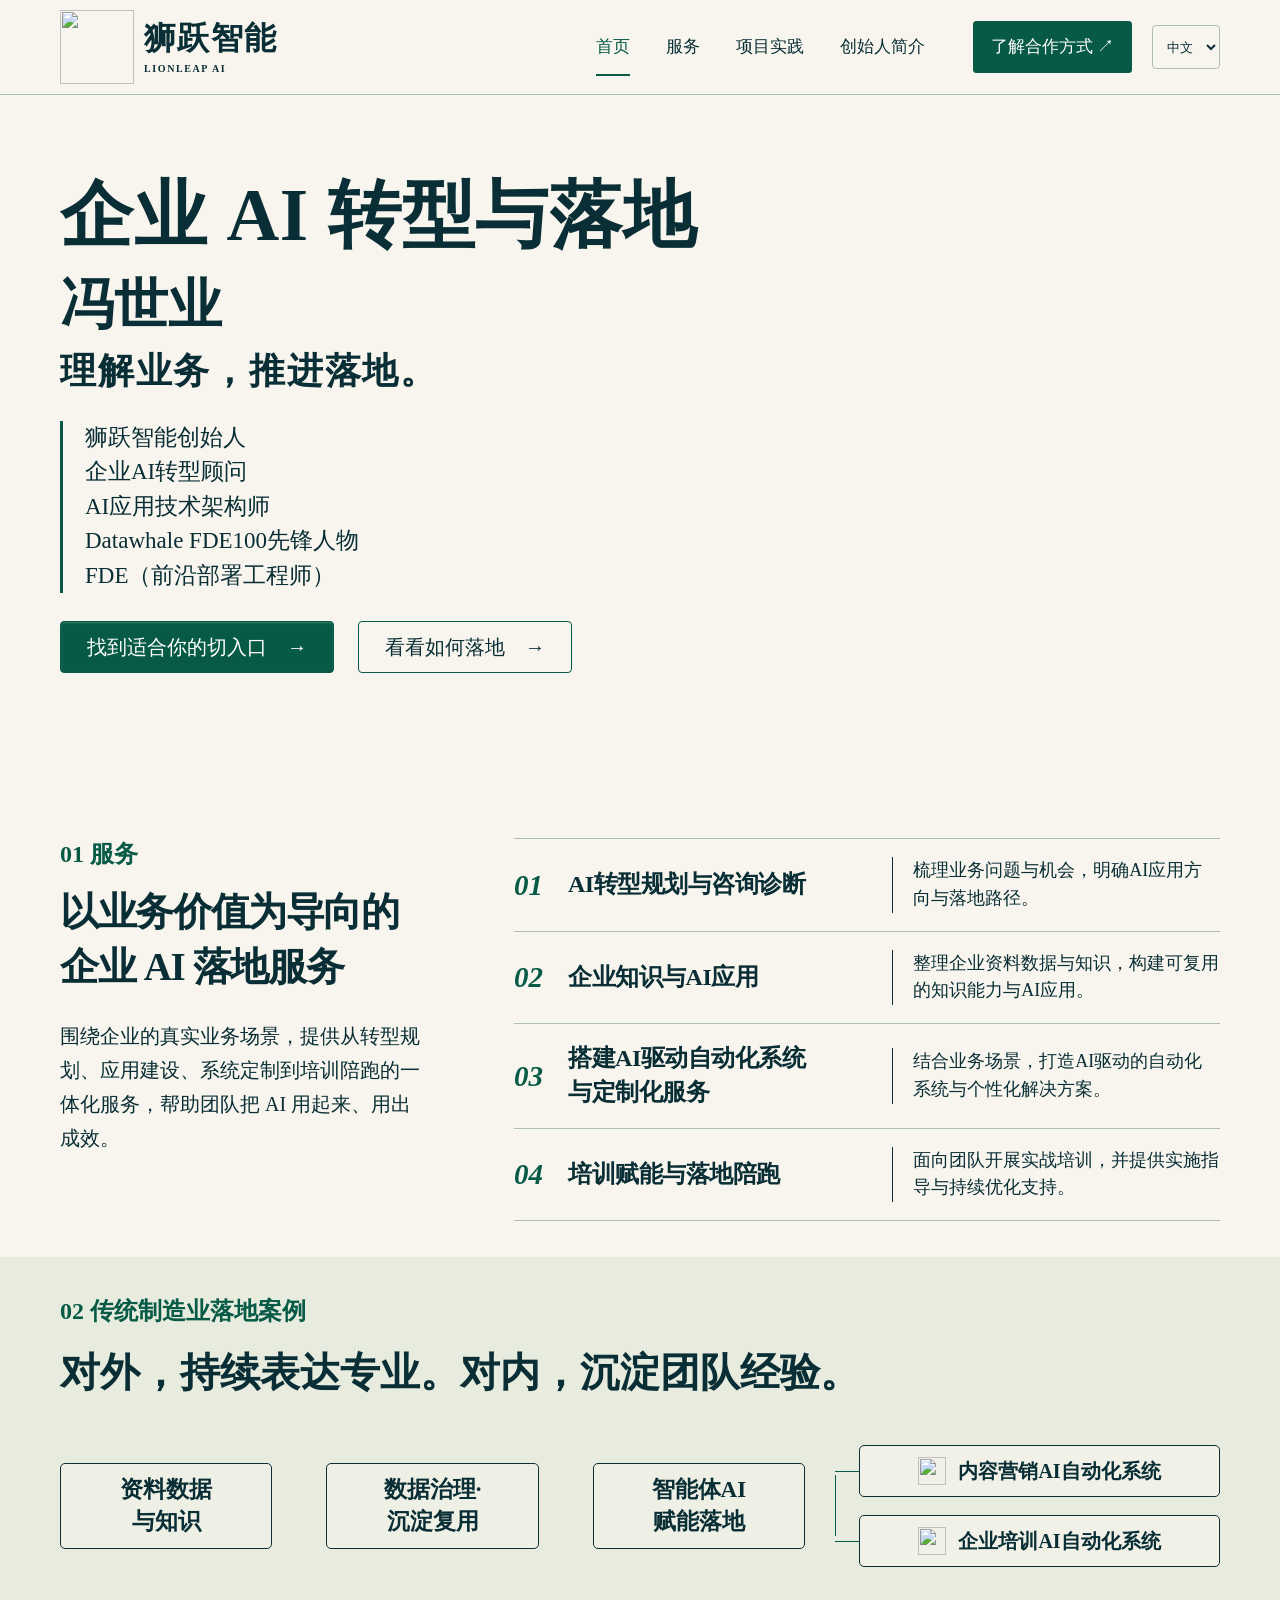
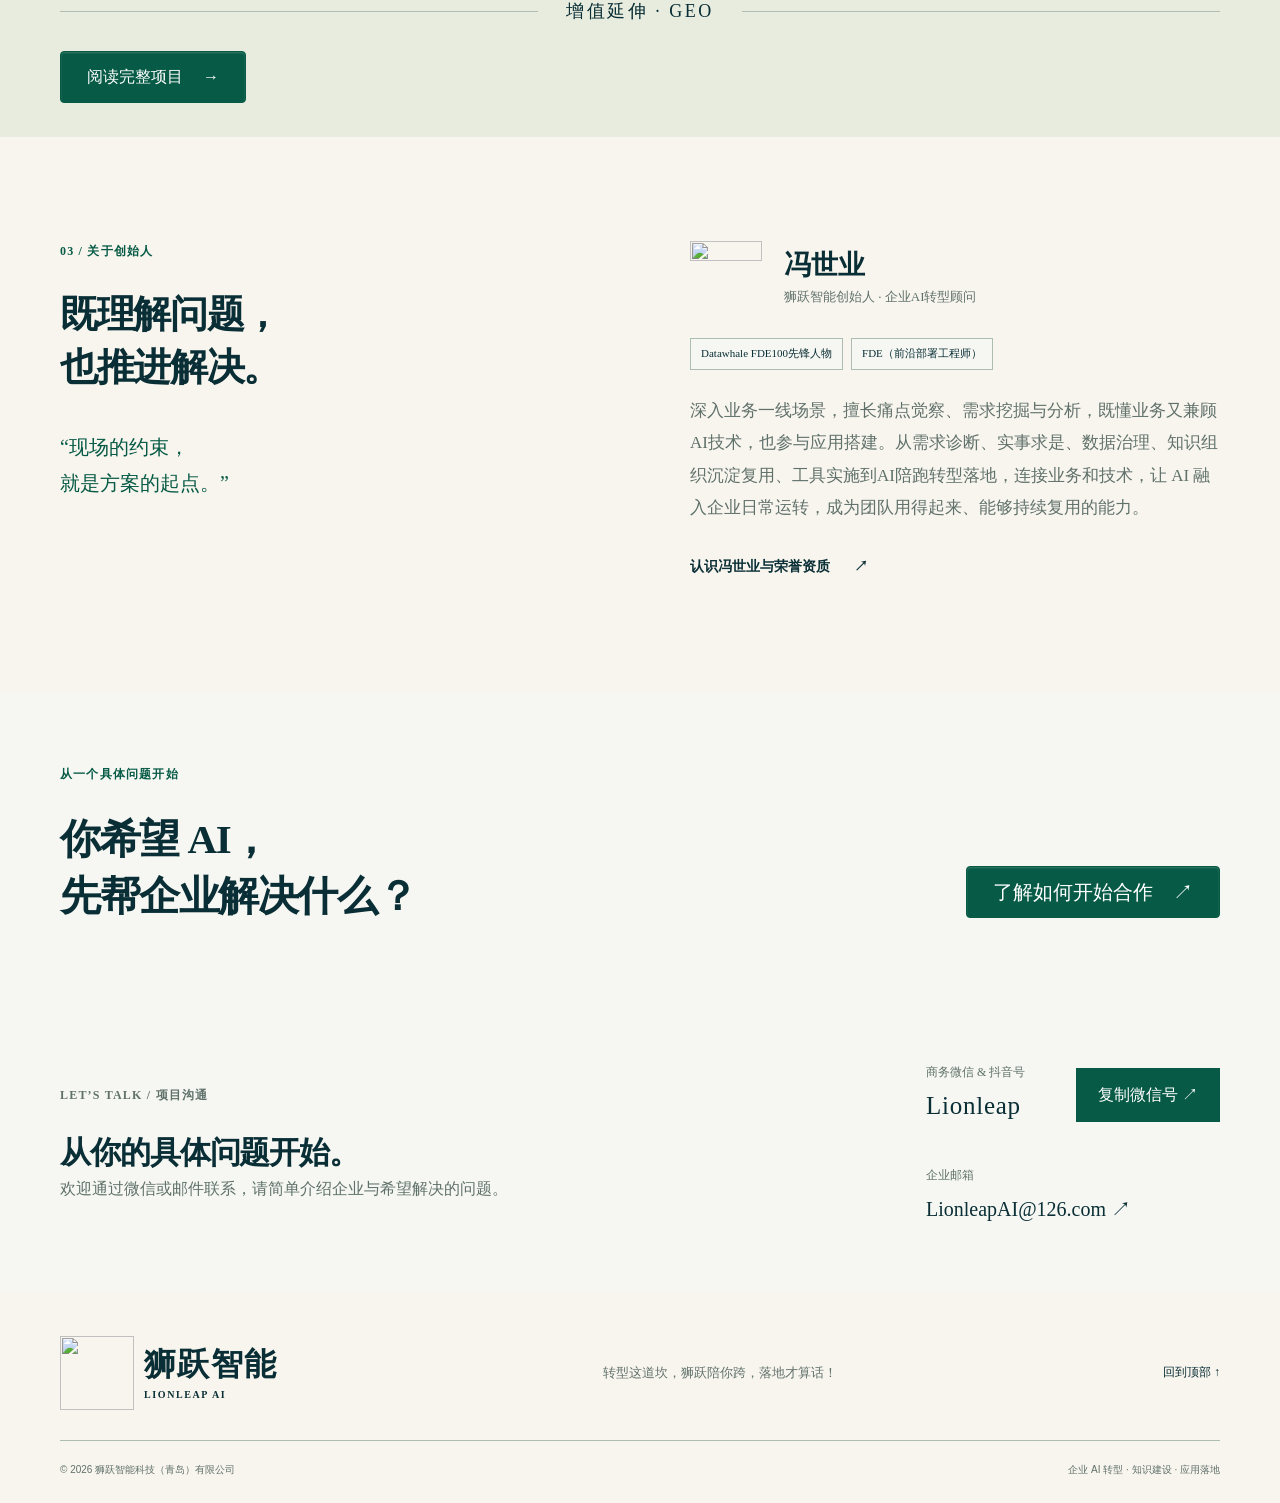
==== index.html @ 4eef3f9c "Publish bilingual Lionleap AI website" ====
<!doctype html><html lang="zh-CN"><head><meta charset="utf-8"><meta name="viewport" content="width=device-width, initial-scale=1"><meta name="description" content="狮跃智能从业务问题出发，提供企业 AI 诊断、知识建设、应用实施、GEO 与培训陪跑。创始人冯世业推进从需求到交付的全过程。"><meta name="theme-color" content="#f8f5ee"><title>让 AI 真正落地｜狮跃智能 Lionleap AI</title><link rel="icon" type="image/png" href="assets/brand-symbol.png"><link rel="stylesheet" href="styles.css?v=reference-7"><link rel="stylesheet" href="editorial-home.css?v=reference-7"><link rel="stylesheet" href="language.css?v=1"><script defer src="i18n.js?v=2"></script><script defer src="script.js?v=bilingual-1"></script></head><body id="top" class="editorial-home"><a class="skip-link" href="#main">跳转到正文</a><header class="site-header"><div class="container header-inner"><a class="brand" href="index.html" aria-label="狮跃智能首页"><img src="assets/brand-symbol.png" width="52" height="52" alt=""><span>狮跃智能<small>LIONLEAP AI</small></span></a><div class="header-controls"><label class="language-switch"><span class="language-label">Language / 语言</span><select id="site-language" aria-label="Language / 语言"><option value="zh-CN">中文</option><option value="en">EN</option></select></label><button class="menu-toggle" aria-label="打开导航" aria-expanded="false" aria-controls="main-nav"><span></span><span></span></button></div><nav id="main-nav" aria-label="主导航"><a href="index.html" aria-current="page">首页</a><a href="services.html">服务</a><a href="case.html">项目实践</a><a href="about.html">创始人简介</a><a class="nav-cta" href="services.html#process">了解合作方式 <span aria-hidden="true">↗</span></a></nav></div></header><main id="main">
<section class="editorial-hero" aria-labelledby="founder-name">
<img class="editorial-hero-image" src="assets/hero-editorial.png" width="1536" height="1024" alt="冯世业，狮跃智能创始人" fetchpriority="high">
<div class="container editorial-hero-inner"><div class="editorial-hero-copy">
<h1 id="founder-name">企业 AI 转型与落地</h1><p class="editorial-founder-name">冯世业</p><h2>理解业务，<em>推进落地。</em></h2>
<ul class="editorial-titles"><li>狮跃智能创始人</li><li>企业AI转型顾问</li><li>AI应用技术架构师</li><li>Datawhale FDE100先锋人物</li><li>FDE（前沿部署工程师）</li></ul>
<div class="actions"><a class="button primary" href="services.html">找到适合你的切入口 <span aria-hidden="true">→</span></a><a class="button secondary" href="case.html">看看如何落地 <span aria-hidden="true">→</span></a></div>
</div></div></section>
<section class="editorial-services" aria-labelledby="services-title"><div class="container editorial-services-grid"><div class="editorial-section-label"><p class="editorial-section-number">01 服务</p><h2 id="services-title">以业务价值为导向的<br>企业 AI 落地服务</h2><p class="service-section-intro">围绕企业的真实业务场景，提供从转型规划、应用建设、系统定制到培训陪跑的一体化服务，帮助团队把 AI 用起来、用出成效。</p></div><div class="editorial-service-list">
<a href="services.html#diagnosis"><span class="service-index">01</span><h3>AI转型规划与咨询诊断</h3><p>梳理业务问题与机会，明确AI应用方向与落地路径。</p></a>
<a href="services.html#knowledge"><span class="service-index">02</span><h3>企业知识与AI应用</h3><p>整理企业资料数据与知识，构建可复用的知识能力与AI应用。</p></a>
<a href="services.html#geo"><span class="service-index">03</span><h3>搭建AI驱动自动化系统<span>与定制化服务</span></h3><p>结合业务场景，打造AI驱动的自动化系统与个性化解决方案。</p></a>
<a href="services.html#training"><span class="service-index">04</span><h3>培训赋能与落地陪跑</h3><p>面向团队开展实战培训，并提供实施指导与持续优化支持。</p></a>
</div></div></section>
<section class="editorial-case" aria-labelledby="featured-case-title"><div class="container"><p class="editorial-case-kicker">02 传统制造业落地案例</p><h2 id="featured-case-title">对外，持续表达专业。对内，沉淀团队经验。</h2>
<ol class="editorial-flow" aria-label="从企业知识到两套AI自动化系统"><li>资料数据<br>与知识</li><li>数据治理·<br>沉淀复用</li><li class="flow-agent">智能体AI<br>赋能落地</li><li class="flow-outputs"><span><img src="assets/icons/square-pen.svg" alt="" width="28" height="28">内容营销AI自动化系统</span><span><img src="assets/icons/graduation-cap.svg" alt="" width="28" height="28">企业培训AI自动化系统</span></li></ol>
<p class="editorial-case-extra">增值延伸 · GEO</p><a class="button primary" href="case.html">阅读完整项目 <span aria-hidden="true">→</span></a></div></section>
<section class="section founder-section"><div class="container founder-grid"><div class="founder-statement"><p class="eyebrow">03 / 关于创始人</p><h2>既理解问题，<br>也推进解决。</h2><p class="statement-line">“现场的约束，<br>就是方案的起点。”</p></div><div class="founder-copy"><div class="person-heading"><img class="founder-thumbnail" src="assets/founder-thumbnail.jpg" alt="" width="72" height="72" loading="lazy" decoding="async"><div><h3>冯世业</h3><p>狮跃智能创始人 · 企业AI转型顾问</p></div></div><div class="credentials"><span>Datawhale FDE100先锋人物</span><span>FDE（前沿部署工程师）</span></div><p>深入业务一线场景，擅长痛点觉察、需求挖掘与分析，既懂业务又兼顾AI技术，也参与应用搭建。从需求诊断、实事求是、数据治理、知识组织沉淀复用、工具实施到AI陪跑转型落地，连接业务和技术，让 AI 融入企业日常运转，成为团队用得起来、能够持续复用的能力。</p><a class="text-link" href="about.html">认识冯世业与荣誉资质<span aria-hidden="true">↗</span></a></div></div></section>
<section class="closing-section"><div class="container closing-inner"><p class="eyebrow">从一个具体问题开始</p><h2>你希望 AI，<br>先帮企业解决什么？</h2><a class="button primary" href="services.html#process">了解如何开始合作<span aria-hidden="true">↗</span></a></div></section><section class="contact-section" id="contact"><div class="container contact-inner"><div><p class="eyebrow">LET’S TALK / 项目沟通</p><h2>从你的具体问题开始。</h2><p>欢迎通过微信或邮件联系，请简单介绍企业与希望解决的问题。</p></div><div><div class="contact-actions"><div class="contact-id-wrap"><span class="wechat-label">商务微信 &amp; 抖音号</span><span class="wechat-id">Lionleap</span></div><button class="copy-wechat" type="button">复制微信号 ↗</button></div><p class="copy-status" role="status" aria-live="polite"></p><div class="contact-email"><span class="wechat-label">企业邮箱</span><a href="mailto:LionleapAI@126.com">LionleapAI@126.com <span aria-hidden="true">↗</span></a></div></div></div></section></main><footer class="site-footer"><div class="container"><div class="footer-top"><a class="brand" href="index.html"><img src="assets/brand-symbol.png" width="48" height="48" alt=""><span>狮跃智能<small>LIONLEAP AI</small></span></a><p>转型这道坎，狮跃陪你跨，落地才算话！</p><a href="#top" class="back-top">回到顶部 ↑</a></div><div class="footer-bottom"><span>© 2026 狮跃智能科技（青岛）有限公司</span><span>企业 AI 转型 · 知识建设 · 应用落地</span></div></div></footer></body></html>
---- styles.css ----
:root{--ink:#102f35;--green:#176447;--muted:#60716b;--sage:#eaf0e9;--cream:#f6f7f2;--line:#dce4dd;--white:#fff}*{box-sizing:border-box}html{scroll-behavior:smooth;scroll-padding-top:110px}body{margin:0;color:var(--ink);background:#fff;font-family:-apple-system,BlinkMacSystemFont,"PingFang SC","Microsoft YaHei",sans-serif;line-height:1.8;-webkit-font-smoothing:antialiased}a{color:inherit;text-decoration:none}button{font:inherit}img{display:block;max-width:100%;height:auto}h1,h2,h3,p{margin:0}h1,h2,h3{font-weight:600;line-height:1.4}h1{font-size:60px;letter-spacing:-.045em}h2{font-size:38px;letter-spacing:-.035em}h3{font-size:21px}em{font-style:normal;color:var(--green)}p{color:var(--muted)}.container{width:calc(100% - 96px);max-width:1200px;margin:auto}.section{padding:104px 0}.eyebrow{font-size:12px;letter-spacing:.1em;color:var(--green);font-weight:600;margin-bottom:25px}.status-dot{display:inline-block;width:7px;height:7px;border-radius:50%;background:var(--green);margin-right:10px;vertical-align:middle}.site-header{position:sticky;top:0;background:rgba(255,255,255,.97);border-bottom:1px solid var(--line);z-index:20}.header-inner{height:90px;display:flex;align-items:center;justify-content:space-between}.brand{display:flex;align-items:center;gap:10px;flex-shrink:0}.brand img{width:45px;height:45px;object-fit:contain}.brand>span{font-size:23px;line-height:1.15;font-weight:750;letter-spacing:.04em}.brand small{display:block;font-size:10px;letter-spacing:.16em;margin-top:6px}.site-header nav{display:flex;gap:32px;align-items:center;font-size:14px}.site-header nav>a{padding:12px 0}.site-header nav>a[aria-current]{color:var(--green);box-shadow:0 2px var(--green)}.site-header nav .nav-cta{border:1px solid var(--line);padding:10px 17px;margin-left:12px}.menu-toggle{display:none}.skip-link{position:fixed;top:-100px;left:15px;background:white;padding:12px;z-index:30}.skip-link:focus{top:10px}a:focus-visible,button:focus-visible,summary:focus-visible{outline:3px solid #258363;outline-offset:5px}.home-hero{padding:52px 0 62px}.hero-grid{display:grid;grid-template-columns:1.1fr 1fr;gap:65px;align-items:center}.hero-copy{padding:20px 0}.hero-description{font-size:17px;margin-top:27px;line-height:1.95}.actions{display:flex;align-items:center;gap:26px;margin-top:34px;flex-wrap:wrap}.button{display:inline-flex;align-items:center;justify-content:center;gap:25px;padding:16px 23px;min-height:54px;font-size:14px;font-weight:500}.button.primary,.button.dark{background:var(--green);color:white}.button.dark{background:var(--ink)}.button:hover{background:#0d4b35}.text-link{display:inline-flex;align-items:center;gap:24px;font-size:14px;font-weight:600;min-height:44px}.text-link:hover{color:var(--green)}.hero-bottom{display:flex;align-items:center;gap:16px;margin-top:53px;font-size:12px}.hero-bottom strong{font-weight:500;color:var(--ink)}.mini-line{height:1px;width:40px;background:var(--green)}.hero-portrait{position:relative;background:var(--sage);padding-left:30px;max-width:500px}.hero-portrait .portrait{width:100%;height:525px;object-fit:cover;object-position:center 35%}.portrait-rail{position:absolute;left:0;top:0;width:30px;height:100%;display:flex;align-items:center;justify-content:space-between;writing-mode:vertical-rl;padding:15px 0;font-size:9px;letter-spacing:.12em}.portrait-caption{position:absolute;bottom:18px;left:48px;right:18px;background:rgba(255,255,255,.82);backdrop-filter:blur(8px);-webkit-backdrop-filter:blur(8px);display:flex;justify-content:space-between;align-items:center;padding:19px 22px}.portrait-caption strong{display:block;font-size:20px;letter-spacing:.06em}.portrait-caption div>span{font-size:11px;color:var(--muted);display:block;margin-top:4px}.principles-strip{border-block:1px solid var(--line);background:var(--cream)}.principles-inner{display:flex;justify-content:space-between;padding:24px 0;font-size:14px;letter-spacing:.08em}.principles-inner span+span{border-left:1px solid #cdd7ce;padding-left:11%}.split-section{display:grid;grid-template-columns:.85fr 1.2fr;gap:90px}.section-intro>p:not(.eyebrow){margin:25px 0}.service-row{display:flex;gap:24px;align-items:flex-start;padding:26px 0;border-top:1px solid var(--line)}.service-row:last-child{border-bottom:1px solid var(--line)}.service-row .row-number{font-size:11px;color:var(--green);margin-top:6px}.service-row>span:last-child{margin-left:auto;font-size:22px}.service-row h3{font-size:20px}.service-row p{font-size:14px;margin-top:7px}.service-row:hover{color:var(--green)}.case-feature{background:var(--sage);padding:88px 0}.case-feature-grid{display:grid;grid-template-columns:1fr 1.1fr;align-items:center;gap:90px}.tags{display:flex;gap:9px;margin-bottom:20px}.tags span{font-size:11px;border:1px solid #bccfc1;padding:3px 10px;color:var(--green)}.case-copy>p:not(.eyebrow){margin:24px 0;max-width:360px}.knowledge-flow{background:#f8faf5;border:1px solid #ccd9cc;padding:30px;color:var(--ink)}.flow-topline{display:flex;justify-content:space-between;gap:10px;font-size:9px;letter-spacing:.08em;color:var(--muted);margin-bottom:35px}.source-docs,.flow-outputs{display:flex;gap:10px}.source-docs span,.flow-outputs span{flex:1;text-align:center;font-size:12px;padding:13px 5px;border:1px solid #d6dfd3;background:white}.source-docs span{box-shadow:3px 3px 0 #e8eddf}.flow-connector{text-align:center;font-size:22px;color:#74917a;padding:8px}.knowledge-core{border:1px solid #aac3ac;display:flex;align-items:center;gap:17px;background:#e5eedf;padding:20px}.knowledge-core strong{font-size:17px}.knowledge-core small{display:block;font-size:11px;color:var(--muted);margin-top:3px}.core-dot{width:25px;height:25px;background:var(--green);border:6px solid #bad1b7;border-radius:50%}.core-check{margin-left:auto;color:var(--green);font-size:22px}.flow-footnote{font-size:10px;margin-top:28px;color:var(--muted);text-align:center}.founder-grid{display:grid;grid-template-columns:1fr 1fr;gap:100px}.statement-line{font-size:20px;margin-top:35px;color:var(--green);line-height:1.8}.person-heading{display:flex;gap:22px;align-items:center;margin-bottom:25px}.person-heading h3{font-size:27px}.person-heading p{font-size:13px}.serif-number{font-family:Georgia,serif;font-size:68px;line-height:1;color:#8ca88f}.credentials{display:flex;gap:8px;flex-wrap:wrap;margin:20px 0 25px}.credentials span{font-size:11px;background:var(--cream);border:1px solid var(--line);padding:5px 10px}.founder-copy>p{margin-bottom:20px;font-size:15px}.closing-section{background:var(--cream);padding:72px 0}.closing-inner{position:relative}.closing-inner h2{font-size:41px}.closing-inner>.button{position:absolute;right:0;bottom:8px}.site-footer{padding:45px 0 24px}.footer-top,.footer-bottom{display:flex;align-items:center;justify-content:space-between;gap:25px}.footer-top>p{font-size:13px}.back-top{font-size:12px;min-height:44px;display:flex;align-items:center}.footer-bottom{border-top:1px solid var(--line);margin-top:30px;padding-top:20px;font-size:10px;color:var(--muted)}.page-hero{padding-top:70px;padding-bottom:64px}.page-hero h1{font-size:54px}.page-hero-bottom{display:flex;justify-content:space-between;align-items:flex-end;margin-top:28px}.page-hero-bottom p{font-size:16px}.circle-link{border:1px solid var(--line);border-radius:50%;width:52px;height:52px;display:grid;place-items:center}.service-detail{display:grid;grid-template-columns:45px 1.1fr 1fr;gap:35px;border-top:1px solid var(--line);padding:54px 0}.detail-number{font-size:12px;color:var(--green);padding-top:4px}.service-detail .eyebrow{margin-bottom:16px}.service-detail h2{font-size:28px}.service-detail-copy>p:last-child{margin-top:20px;font-size:14px;max-width:420px}.scope-list{border-left:1px solid var(--line);padding-left:38px}.scope-list h3{font-size:13px}.scope-list ul{padding-left:17px;font-size:13px;color:var(--muted);line-height:2.3}.process-section{background:var(--sage);margin-top:30px}.section-title-row{display:flex;justify-content:space-between;gap:40px;align-items:flex-end}.section-title-row>p{font-size:14px}.process-grid{display:grid;grid-template-columns:repeat(4,1fr);gap:30px;margin-top:50px}.process-grid article{border-top:1px solid #b6c9b8;padding-top:23px}.process-grid article>span{font-size:12px;color:var(--green)}.process-grid h3{font-size:20px;margin:16px 0}.process-grid p{font-size:14px}.conversation-note{display:flex;gap:24px;background:#fff9;padding:25px 30px;margin-top:45px}.note-mark{font-size:26px}.conversation-note h3{font-size:17px}.conversation-note p{font-size:13px;margin-top:6px}.faq-section{display:grid;grid-template-columns:.8fr 1.2fr;gap:80px}.faq-list details{border-top:1px solid var(--line)}.faq-list details:last-child{border-bottom:1px solid var(--line)}summary{cursor:pointer;display:flex;align-items:center;justify-content:space-between;gap:20px;padding:23px 0;list-style:none;font-size:15px}summary::-webkit-details-marker{display:none}summary>span{font-size:23px;font-weight:300}details[open] summary>span{transform:rotate(45deg)}details>p{font-size:14px;padding:0 22px 25px 0}.related-section{padding:55px 0;background:var(--cream)}.related-inner{display:flex;justify-content:space-between;align-items:center;gap:30px}.related-inner h2{font-size:30px}.related-inner .eyebrow{margin-bottom:15px}.about-hero{padding-top:65px;padding-bottom:85px;display:grid;grid-template-columns:.9fr 1.1fr;gap:95px;align-items:center}.about-photo{background:var(--sage)}.about-photo img{width:100%;max-height:640px;object-fit:cover}.about-photo>span{display:block;padding:13px 20px;font-size:9px;letter-spacing:.18em}.about-intro h1{font-size:52px}.about-intro h1>span{display:block;font-size:34px;margin-top:16px}.primary-roles{font-size:17px;color:var(--ink);margin-top:25px}.about-lead{font-size:15px;line-height:2;margin-bottom:22px}.belief-section{background:var(--sage)}.belief-grid{display:grid;grid-template-columns:1fr 1fr;gap:90px}.belief-grid p{margin-bottom:22px}.belief-grid>div>h2{margin-bottom:24px}.belief-grid>div>p{font-size:16px;line-height:1.9}.belief-grid>div>p:last-child{margin-bottom:0}.capability-grid{display:grid;grid-template-columns:repeat(2,1fr);gap:35px 65px;margin-top:48px}.capability-grid article{border-top:1px solid var(--line);padding-top:25px}.capability-grid article>span{font-size:12px;color:var(--green)}.capability-grid h3{margin:12px 0}.capability-grid p{font-size:14px}.personal-case{background:var(--cream)}.case-hero{padding-top:55px;padding-bottom:55px}.breadcrumbs{font-size:11px;color:var(--muted);margin-bottom:28px}.case-hero h1{font-size:53px}.case-hero>p{max-width:700px;margin-top:24px}.case-meta{display:grid;grid-template-columns:repeat(3,1fr);gap:30px;border-top:1px solid var(--line);padding-top:26px;margin-top:37px}.case-meta dt{font-size:11px;color:var(--muted);margin-bottom:8px}.case-meta dd{margin:0;font-size:14px}.case-visual{background:var(--sage);padding:60px 0}.case-visual-inner{display:grid;grid-template-columns:.8fr 1.2fr;gap:90px;align-items:center}.case-visual h2{font-size:32px}.case-visual p{margin-top:20px;font-size:14px}.case-layout{display:grid;grid-template-columns:190px 1fr;gap:80px;padding-top:80px;padding-bottom:85px}.case-toc{position:sticky;top:125px;align-self:start;font-size:13px}.case-toc p{font-size:10px;letter-spacing:.1em;margin-bottom:20px}.case-toc a{display:block;min-height:44px;padding:8px 0}.case-article{max-width:820px}.case-article section{margin-bottom:65px;scroll-margin-top:120px}.case-article h2{font-size:30px;margin-bottom:24px}.case-article h3{font-size:19px;margin:28px 0 12px}.case-article p{font-size:15px;margin-bottom:20px;line-height:2}.case-article ul,.case-article ol{padding-left:22px;color:var(--muted);font-size:14px;line-height:2}.implementation-list{list-style:none;counter-reset:steps;padding-left:0!important}.implementation-list>li{border-top:1px solid var(--line);padding:23px 0;counter-increment:steps}.implementation-list h3{margin-top:0}.implementation-list h3:before{content:counter(steps,decimal-leading-zero) ' / ';font-size:12px;color:var(--green)}.delivery-grid{display:grid;grid-template-columns:repeat(3,1fr);gap:18px}.delivery-grid article{background:var(--cream);padding:22px}.delivery-grid h3{margin-top:0;font-size:17px}.delivery-grid p{font-size:13px;margin-bottom:0}.case-note{padding:20px 24px;border-left:2px solid var(--green);background:var(--cream)}.case-author{display:flex;gap:20px;align-items:center;border-top:1px solid var(--line);padding-top:28px}.case-author img{width:62px;height:72px;object-fit:cover;object-position:top}.case-author h3{margin:0;font-size:17px}.case-author p{font-size:12px;margin:4px 0}.contact-section{padding:64px 0;background:var(--ink);color:white}.contact-inner{display:flex;align-items:center;justify-content:space-between;gap:30px}.contact-section .eyebrow,.contact-section p{color:#bbd2c4}.contact-section h2{font-size:31px}.contact-actions{display:flex;align-items:center;gap:20px}.wechat-label{font-size:12px;display:block;color:#bbd2c4}.wechat-id{font-size:25px;letter-spacing:.03em}.copy-wechat{background:white;color:var(--ink);border:0;padding:13px 22px;cursor:pointer;min-height:48px}.copy-status{font-size:12px;min-height:20px;color:#bbd2c4;margin-top:5px}.contact-id-wrap{min-width:130px}
@media(min-width:1500px){.hero-grid{gap:110px}.home-hero{padding:65px 0 75px}}
@media(max-width:1100px){.container{width:calc(100% - 64px)}.site-header nav{gap:22px}.site-header nav .nav-cta{margin-left:0}.hero-grid{gap:35px}h1{font-size:48px}.hero-portrait .portrait{height:490px}.actions{gap:16px}.hero-bottom{margin-top:35px}.case-feature-grid,.founder-grid,.split-section,.about-hero,.belief-grid,.case-visual-inner{gap:50px}.about-intro h1{font-size:44px}.case-layout{gap:45px;grid-template-columns:150px 1fr}.delivery-grid{grid-template-columns:1fr}.principles-inner span+span{padding-left:7%}}
@media(max-width:800px){.container{width:calc(100% - 40px)}.header-inner{height:73px}.brand>span{font-size:20px}.brand img{width:38px;height:38px}.brand small{font-size:9px}.menu-toggle{display:flex;flex-direction:column;justify-content:center;gap:6px;width:44px;height:44px;border:0;background:transparent;padding:10px}.menu-toggle span{height:1px;background:var(--ink);width:24px}.site-header nav{display:none;position:absolute;top:73px;left:0;right:0;flex-direction:column;align-items:stretch;gap:0;padding:12px 20px 24px;background:#fff;border-bottom:1px solid var(--line)}.site-header nav.is-open{display:flex}.site-header nav>a{padding:14px 0}.site-header nav>a[aria-current]{box-shadow:none}.site-header nav .nav-cta{margin-top:10px;text-align:center}.home-hero{padding:35px 0 40px}.hero-grid{grid-template-columns:1fr;gap:35px}.hero-copy{padding:0}.hero-copy h1{font-size:46px}.hero-description{font-size:15px;margin-top:23px}.eyebrow{margin-bottom:20px}.hero-bottom{display:none}.hero-portrait{width:100%;max-width:none;padding-left:25px}.hero-portrait .portrait{height:430px;object-position:center 28%}.portrait-rail{width:25px}.portrait-caption{left:40px}.principles-inner{padding:20px 0;gap:12px;font-size:11px;letter-spacing:0}.principles-inner span+span{padding-left:13px}.section{padding:65px 0}h2{font-size:32px}.split-section,.case-feature-grid,.founder-grid,.belief-grid,.faq-section,.case-visual-inner{grid-template-columns:1fr;gap:35px}.section-intro>p:not(.eyebrow){margin:20px 0}.service-row{padding:23px 0}.case-feature{padding:60px 0}.case-copy>p:not(.eyebrow){max-width:none;font-size:15px}.statement-line{margin-top:25px}.founder-grid{gap:30px}.closing-section{padding:55px 0}.closing-inner h2{font-size:33px}.closing-inner>.button{position:static;margin-top:28px}.footer-top{flex-wrap:wrap}.footer-top>p{order:3;width:100%;font-size:12px}.footer-bottom{align-items:flex-start;flex-direction:column;gap:6px}.site-footer{padding-top:32px}.page-hero{padding-top:45px;padding-bottom:45px}.page-hero h1,.case-hero h1{font-size:39px}.page-hero-bottom p{font-size:14px}.service-detail{grid-template-columns:28px 1fr;gap:15px;padding:36px 0}.scope-list{grid-column:2;border-left:0;padding-left:0}.service-detail h2{font-size:25px}.service-detail-copy>p:last-child{margin-top:16px}.section-title-row{display:block}.section-title-row>p{margin-top:20px}.process-grid{grid-template-columns:repeat(2,1fr);gap:28px;margin-top:35px}.conversation-note{padding:22px;gap:14px}.conversation-note p{line-height:1.9}.related-inner{display:block}.related-inner .button{margin-top:25px}.related-inner h2{font-size:27px}.about-hero{grid-template-columns:1fr;gap:35px;padding:35px 0 55px}.about-photo{max-width:480px}.about-photo img{max-height:500px;object-position:center 25%}.about-intro h1{font-size:42px}.about-intro h1>span{font-size:31px}.capability-grid{gap:30px}.case-hero{padding-top:35px;padding-bottom:40px}.case-meta{gap:20px;grid-template-columns:1fr}.case-meta>div{display:grid;grid-template-columns:90px 1fr}.case-meta dt{margin-bottom:0}.case-visual{padding:40px 0}.case-layout{grid-template-columns:1fr;padding-top:35px;padding-bottom:45px;gap:30px}.case-toc{position:static;display:flex;gap:15px;overflow:auto;border-bottom:1px solid var(--line);white-space:nowrap}.case-toc p{display:none}.case-toc a{font-size:11px}.case-article section{margin-bottom:45px}.case-article h2{font-size:27px}.contact-inner{display:block}.contact-actions{margin-top:28px}.contact-section h2{font-size:27px}}
@media(max-width:420px){.hero-copy h1{font-size:39px}.actions{gap:12px}.actions .button{padding:14px 18px;font-size:13px;gap:15px}.actions .text-link{font-size:12px;gap:12px}.hero-portrait .portrait{height:365px}.portrait-caption{padding:15px;left:37px;right:12px;bottom:12px}.portrait-caption strong{font-size:18px}.portrait-caption div>span{font-size:10px}.principles-inner{font-size:10px;gap:7px}.principles-inner span+span{padding-left:9px}.knowledge-flow{padding:20px 16px}.flow-topline{font-size:8px}.source-docs span,.flow-outputs span{font-size:11px}.knowledge-core{padding:17px 12px;gap:10px}.knowledge-core strong{font-size:15px}.core-dot{width:22px;height:22px;flex-shrink:0}.capability-grid{grid-template-columns:1fr}.page-hero h1,.case-hero h1{font-size:34px}.page-hero-bottom{gap:15px}.circle-link{flex-shrink:0}.contact-actions{gap:15px}.wechat-id{font-size:23px}}
@media(prefers-reduced-motion:reduce){html{scroll-behavior:auto}*{transition:none!important}}
.case-diagram{background:var(--sage);padding:60px 0}.case-diagram-inner{display:grid;grid-template-columns:.8fr 1.2fr;gap:90px;align-items:center}.case-diagram-inner h2{font-size:32px}.case-diagram-inner>div>p:last-child{margin-top:24px;font-size:14px}.case-body-layout{display:grid;grid-template-columns:190px 1fr;gap:80px;padding-top:80px;padding-bottom:50px}.case-toc nav{display:block}.project-meta{display:grid;grid-template-columns:repeat(3,1fr);gap:30px;border-top:1px solid var(--line);padding-top:26px;margin-top:37px}.project-meta>div{font-size:14px}.project-meta dt,.project-meta span{font-size:11px;color:var(--muted);display:block;margin-bottom:8px}.project-meta dd{margin:0}.case-hero-lead{max-width:750px;margin-top:24px}.case-article blockquote{margin:28px 0;padding:22px 25px;background:var(--sage);font-size:19px;border-left:2px solid var(--green)}.case-article cite{display:block;font-style:normal;font-size:11px;color:var(--muted);margin-top:10px}.role-note{padding:10px 24px;background:var(--cream)}.implementation-list>li{display:flex;gap:25px}.implementation-list>li>span{color:var(--green);font-size:12px;padding-top:3px}.implementation-list h3:before{content:none}.delivery-items{border-top:1px solid var(--line)}.delivery-items article{border-bottom:1px solid var(--line);padding:22px 0}.delivery-items article h3{margin:0 0 10px}.delivery-items article p{margin-bottom:0}.observation-note{font-size:12px!important;margin-top:25px}.case-author span{display:block;font-size:11px;color:var(--muted)}.case-author .text-link{margin-left:auto}.personal-case-inner{display:flex;justify-content:space-between;align-items:center;gap:50px}.large-copy{font-size:20px!important;line-height:1.9!important}
@media(max-width:1100px){.case-body-layout{grid-template-columns:150px 1fr;gap:45px}.case-diagram-inner{gap:50px}}
@media(max-width:800px){.case-diagram-inner{grid-template-columns:1fr;gap:30px}.case-diagram{padding:40px 0}.case-body-layout{grid-template-columns:1fr;gap:25px;padding-top:30px}.case-toc nav{display:flex;gap:16px}.project-meta{grid-template-columns:1fr;gap:15px}.project-meta>div{display:grid;grid-template-columns:85px 1fr}.project-meta span{margin:0}.personal-case-inner{display:block}.personal-case-inner .text-link{margin-top:20px}.case-author{flex-wrap:wrap}.case-author .text-link{margin-left:0}.case-hero-lead{font-size:14px}}
@media(max-width:420px){.process-section h2{font-size:26px}}
/* Case collection and original certificate */
h1,h2{text-wrap:balance}.portfolio-hero{padding:45px 0 65px}.portfolio-hero .eyebrow{margin:28px 0 18px}.portfolio-hero h1{font-size:54px}.portfolio-intro{display:flex;align-items:end;justify-content:space-between;margin-top:24px;gap:30px}.case-accordion{border:0;margin:0;border-top:1px solid var(--line)}.case-accordion>summary{list-style:none;display:flex;align-items:center;gap:30px;cursor:pointer;padding:28px 0;min-height:100px}.case-accordion>summary::-webkit-details-marker{display:none}.case-accordion>summary>span{transform:none!important}.case-index{font-size:12px;color:var(--green);align-self:flex-start;padding-top:8px;font-variant-numeric:tabular-nums}.case-summary-copy{display:block;flex:1;min-width:0}.case-summary-copy small{font-size:11px;letter-spacing:.08em;color:var(--green);display:block;margin-bottom:6px}.case-summary-copy strong{display:block;font-size:23px;font-weight:600;line-height:1.5;text-wrap:balance}.case-summary-copy>span{font-size:13px;color:var(--muted);display:block;margin-top:7px}.case-toggle{font-size:26px!important;font-weight:300;display:flex;align-items:center;justify-content:center;width:44px;height:44px;flex-shrink:0;border:1px solid #bbcfc3;border-radius:50%;transition:background .18s}.case-accordion>summary:hover .case-toggle{background:var(--sage)}.case-accordion[open]>summary .case-toggle{font-size:0!important;background:var(--green);color:white;border-color:var(--green)}.case-accordion[open]>summary .case-toggle:after{content:'−';font-size:26px}.featured-case{border-bottom:1px solid var(--line);background:var(--cream)}.featured-case>summary{padding-block:28px}.featured-case[open]>summary{border-bottom:1px solid var(--line)}.featured-content{background:white}.featured-heading{padding:52px 0 48px}.featured-heading h2{font-size:44px}.system-map{background:#f9fbf7;border:1px solid #c8d7c8;padding:30px}.map-label{font-size:9px;letter-spacing:.13em;color:var(--muted);margin-bottom:25px}.map-source{text-align:center;font-size:13px;padding:12px 8px;background:white;border:1px solid var(--line)}.map-arrow{text-align:center;font-size:20px;line-height:1.4;color:#718c77;padding:8px}.map-core{padding:16px;background:var(--green);color:#fff;text-align:center;font-size:16px;font-weight:600}.map-core .status-dot{background:#b9d3af}.map-tracks{display:grid;grid-template-columns:1fr 1fr;gap:12px}.map-tracks>div{background:white;border:1px solid #c8d7c8;padding:18px 14px}.map-tracks small{display:block;font-size:9px;letter-spacing:.08em;color:var(--green);margin-bottom:7px}.map-tracks strong{display:block;font-size:17px}.map-tracks p{font-size:11px;margin-top:8px}.map-extra{font-size:11px;color:var(--muted);border-top:1px solid var(--line);padding-top:15px;margin-top:22px}.value-added{background:var(--cream);border-left:2px solid #a18a58;padding:25px;margin-top:28px}.value-added>span{font-size:11px;color:#79643a}.value-added h3{margin:10px 0 14px}.value-added p{font-size:14px;margin:0}.more-cases .section-title-row{align-items:end;margin-bottom:35px}.case-list{border-bottom:1px solid var(--line)}.secondary-case>summary{padding:25px 0}.secondary-case>summary .case-summary-copy strong{font-size:21px}.secondary-body{margin-left:47px;padding:0 0 30px;display:grid;grid-template-columns:1fr 1fr;gap:40px;max-width:1000px}.secondary-body h3{font-size:13px;color:var(--green);margin-bottom:10px}.secondary-body p{font-size:14px}.honor-section{background:var(--cream);border-block:1px solid var(--line)}.honor-grid{display:grid;grid-template-columns:.85fr 1.15fr;gap:85px;align-items:start}.certificate-display{padding:28px;background:#e9ece5;border:1px solid #dce0d6;max-width:470px}.certificate-display img{width:100%;height:auto;box-shadow:0 10px 28px #102f3510}.certificate-display a>span{display:flex;justify-content:space-between;font-size:12px;padding-top:18px;color:var(--ink)}.honor-copy h2{font-size:36px}.honor-lead{margin-top:22px;font-size:17px}.honor-facts{display:flex;gap:30px;flex-wrap:wrap;font-size:11px;color:var(--muted);margin-top:25px;padding-bottom:22px;border-bottom:1px solid #d0d8cc}.honor-facts strong{margin-left:8px;color:var(--ink);font-weight:500}.community-intro{margin-top:26px}.community-intro h3{font-size:18px;margin-bottom:12px}.community-intro p,.training-cooperation p{font-size:14px}.community-intro .text-link{margin-top:10px}.training-cooperation{margin-top:24px;padding-top:25px;border-top:1px solid #d0d8cc}.training-cooperation>span{font-size:10px;letter-spacing:.08em;color:var(--green)}.training-cooperation h3{font-size:19px;margin:10px 0 14px}.training-cooperation .text-link{margin-top:10px}.training-inline-link{display:block;font-size:13px;font-weight:600;color:var(--green);margin-top:16px;min-height:44px;padding-top:8px}
@media(max-width:1100px){.honor-grid{gap:45px}.map-tracks strong{font-size:15px}.system-map{padding:24px}.portfolio-hero h1{font-size:48px}}
@media(max-width:800px){.portfolio-hero{padding:30px 0 40px}.portfolio-hero h1{font-size:38px}.portfolio-intro{display:block}.portfolio-intro>p{font-size:14px}.portfolio-intro .text-link{margin-top:18px}.case-accordion>summary{gap:16px;padding-block:22px}.case-summary-copy strong,.secondary-case>summary .case-summary-copy strong{font-size:19px}.case-summary-copy small{font-size:10px}.case-toggle{width:40px;height:40px}.featured-heading{padding:35px 0}.featured-heading h2{font-size:31px}.featured-heading .tags{flex-wrap:wrap}.case-index{padding-top:5px}.system-map{padding:22px 18px}.map-tracks>div{padding:15px 10px}.map-tracks p{font-size:10px}.map-extra{font-size:10px}.more-cases .section-title-row>p{font-size:13px;margin-top:18px}.secondary-body{margin-left:28px;grid-template-columns:1fr;gap:20px}.honor-grid{grid-template-columns:1fr;gap:34px}.certificate-display{max-width:370px;padding:22px;margin:auto;width:100%}.honor-copy h2{font-size:30px}.honor-lead{font-size:16px}.honor-facts{gap:20px}.case-feature-grid .system-map{margin-top:4px}.value-added{padding:20px}.case-toc nav{padding-bottom:10px}}
@media(max-width:420px){.portfolio-hero h1{font-size:34px}.featured-heading h2{font-size:29px}.case-accordion>summary{gap:12px}.case-summary-copy strong,.secondary-case>summary .case-summary-copy strong{font-size:17px}.case-summary-copy>span{font-size:12px}.case-toggle{width:36px;height:36px}.map-tracks strong{font-size:14px}.map-core{font-size:15px}.map-source{font-size:12px}}

.map-step-label{display:block;font-size:14px;line-height:1.6;color:var(--green);background:var(--sage);border:1px solid #ccd9cc;padding:12px 16px;margin:0 0 8px}

.home-hero .actions{gap:12px}.home-hero .button{border:1px solid var(--green)}.home-hero .button.secondary{background:transparent;color:var(--green)}.home-hero .button.secondary:hover{background:var(--sage)}
@media(max-width:420px){.home-hero .actions{display:grid;grid-template-columns:1.2fr 1fr;gap:10px}.home-hero .actions .button{padding:12px 10px;gap:10px;font-size:12px}}

.project-meta > .project-core{display:grid;grid-template-columns:85px minmax(0,1fr);align-items:baseline}
.project-core strong{display:block;white-space:nowrap;font-size:clamp(10px,2.9vw,14px)}
.project-meta .project-core > span{margin:0}

.contact-email{margin-top:12px}.contact-email a{display:inline-block;margin-top:4px;font-size:20px;overflow-wrap:anywhere}.contact-email a:hover{text-decoration:underline}

.about-hero{grid-template-columns:1fr;gap:0}.about-intro{width:100%;max-width:680px;margin-inline:auto}
.about-portrait-stage{position:relative;aspect-ratio:1122/1402;isolation:isolate;background:var(--sage)}
.about-portrait-background{position:absolute;inset:0;width:100%;height:100%;object-fit:contain;z-index:-2}
.about-portrait-stage:after{content:"";position:absolute;inset:0;z-index:-1;background:linear-gradient(180deg,transparent 35%,rgba(9,31,34,.15) 50%,rgba(9,31,34,.92) 100%)}
.about-portrait-copy{position:absolute;inset:auto 0 0;padding:40px;color:#fff}
.about-portrait-copy .eyebrow{color:rgba(255,255,255,.8);margin-bottom:8px}
.about-portrait-copy h1{font-size:56px;color:rgba(255,255,255,.96)}
.about-portrait-copy .primary-roles{font-size:20px;color:rgba(255,255,255,.92);margin:12px 0}
.about-portrait-copy .credentials{display:flex;flex-direction:column;align-items:flex-start;gap:4px;margin:0}
.about-portrait-copy .credentials span{background:transparent;border:0;padding:0;font-size:17px;color:rgba(255,255,255,.85)}
.about-tagline{font-size:34px;font-weight:700;line-height:1.5;margin:28px 0}.about-tagline em{font-style:normal;color:var(--green)}
@media(max-width:760px){.about-portrait-copy{padding:20px}.about-portrait-copy .eyebrow{font-size:10px;letter-spacing:.1em;margin-bottom:4px}.about-portrait-copy h1{font-size:34px}.about-portrait-copy .primary-roles{font-size:13px;margin:6px 0}.about-portrait-copy .credentials span{font-size:12px}.about-tagline{font-size:31px;margin:28px 0}}

.certificate-display img{pointer-events:none;user-select:none;-webkit-touch-callout:none}

.case-system-map .map-arrow{height:38px;padding:0;display:flex;align-items:center;justify-content:center;font-size:24px;line-height:1}
.case-system-map .map-source{font-size:13px;padding:14px 10px}
.case-system-map .map-governance{color:var(--green)}

/* Desktop founder introduction: portrait and biography share one row. */
.about-hero{padding-top:42px;padding-bottom:48px}
.about-hero .about-intro{max-width:none;display:grid;grid-template-columns:minmax(260px,430px) minmax(0,1fr);gap:72px;align-items:center}
.about-hero .about-portrait-stage:after{display:none}
.about-profile-copy .eyebrow{margin-bottom:14px}
.about-profile-copy h1{font-size:52px}
.about-profile-copy .primary-roles{font-size:18px;margin-top:16px}
.about-profile-copy .credentials{margin:18px 0;gap:10px}
.about-profile-copy .credentials span{font-size:13px}
.about-profile-copy .about-tagline{font-size:32px;margin:24px 0 18px}
.about-profile-copy .about-lead{font-size:16px;line-height:1.9;margin-bottom:20px;max-width:540px}
@media(max-width:1100px) and (min-width:801px){.about-hero .about-intro{grid-template-columns:minmax(240px,.85fr) 1fr;gap:38px}.about-profile-copy h1{font-size:44px}.about-profile-copy .about-tagline{font-size:28px}}
@media(max-width:800px){.about-hero{padding-top:28px;padding-bottom:40px}.about-hero .about-intro{grid-template-columns:1fr;gap:28px}.about-hero .about-portrait-stage{width:100%;max-width:350px;margin:auto}.about-profile-copy h1{font-size:38px}.about-profile-copy .primary-roles{font-size:16px}.about-profile-copy .about-tagline{font-size:28px;margin:20px 0 16px}}
---- editorial-home.css ----
/* Layout matched to the selected desktop and mobile reference. */
.editorial-home{--paper:#f8f5ee;--sage:#e8ecdf;--green:#075b46;--ink:#092e35;--line:#aebdb3;--display-font:'Songti SC','STSong','Noto Serif CJK SC',serif;background:var(--paper)}
.editorial-home .site-header{background:var(--paper)}
.editorial-home main{font-family:var(--display-font)}
.editorial-home .container{width:calc(100% - 120px);max-width:1200px}
.editorial-home .header-inner{height:94px}
.editorial-home .brand>span{font-family:var(--display-font);font-size:32px}
.editorial-home .brand img{width:74px;height:74px}
.editorial-home .site-header nav{font-family:var(--display-font);font-size:17px;gap:36px}
.editorial-home .nav-cta{background:var(--green);color:#fff;border-color:var(--green)!important;border-radius:3px}
.editorial-hero{position:relative;min-height:clamp(610px,56vw,760px);isolation:isolate}
.editorial-hero-image{position:absolute;inset:0;width:100%;height:100%;object-fit:contain;object-position:right bottom;z-index:-1;mask-image:linear-gradient(90deg,transparent 15%,#000 40%);-webkit-mask-image:linear-gradient(90deg,transparent 15%,#000 40%)}
.editorial-hero-inner{padding-top:clamp(60px,6vw,90px);padding-bottom:94px}
.editorial-hero-copy{width:66%;background:transparent}
.editorial-hero h1{font-family:var(--display-font);font-size:clamp(40px,5.7vw,76px);line-height:1.2;letter-spacing:.01em;white-space:nowrap;margin:0 0 14px;font-weight:700}
.editorial-founder-name{font-size:54px;line-height:1.2;font-weight:700;color:var(--ink);margin:0 0 8px}
.editorial-hero h2{font-size:36px;letter-spacing:.05em;line-height:1.4;margin:0 0 24px;font-weight:700}
.editorial-hero h2 em{color:var(--ink)}
.editorial-titles{padding:0 0 0 22px;margin:0 0 28px;list-style:none;border-left:3px solid var(--green);font-size:23px;line-height:1.5}
.editorial-home .actions{gap:24px;margin-top:0}
.editorial-home .button{border-radius:4px;min-height:52px;padding:11px 26px;font-size:20px;line-height:1.4;gap:20px;border:1px solid var(--green)}
.editorial-home .button.primary,.editorial-home .button.dark{background:var(--green);box-shadow:inset 0 1px 2px #ffffff30}
.editorial-home .button.secondary{background:transparent;color:var(--ink)}
.editorial-home .button:hover{background:#064b3a;color:#fff}
.editorial-services{padding:26px 0 36px}
.editorial-services-grid{display:grid;grid-template-columns:35% minmax(0,1fr);gap:48px}
.editorial-section-number,.editorial-case-kicker{font-size:24px;line-height:1.4;font-weight:600;color:var(--green);margin:0 0 14px}
.editorial-section-label h2{font-size:39px;line-height:1.4;font-weight:700;font-family:var(--display-font);margin-bottom:24px}
.service-section-intro{font-size:20px;line-height:1.7;color:var(--ink);max-width:360px}
.editorial-service-list>a{display:grid;grid-template-columns:42px minmax(0,1fr) minmax(0,1.05fr);gap:12px;align-items:center;padding:18px 0;min-height:87px;border-bottom:1px solid var(--line)}
.editorial-service-list>a:first-child{border-top:1px solid var(--line)}
.service-index{font-family:Georgia,serif;font-size:29px;font-style:italic;font-weight:600;color:var(--green)}
.editorial-service-list h3{font-size:24px;line-height:1.4;font-weight:700;letter-spacing:-.02em}
.editorial-service-list h3 span{display:block}
.editorial-service-list p{border-left:1px solid var(--ink);padding-left:20px;color:var(--ink);font-size:18px;line-height:1.55}
.editorial-service-list>a:hover h3{color:var(--green)}
.editorial-case{padding:38px 0 34px;background:var(--sage)}
.editorial-case h2{font-size:40px;font-weight:700;line-height:1.5;font-family:var(--display-font);margin:0 0 42px;letter-spacing:0}
.editorial-flow{display:grid;grid-template-columns:1fr 1fr 1fr 1.7fr;gap:54px;align-items:center;list-style:none;padding:0;margin:0}
.editorial-flow>li{position:relative;border:1px solid var(--ink);border-radius:5px;text-align:center;padding:10px;font-size:23px;font-weight:600;line-height:1.4;background:#f8f5ee66}
.editorial-flow>li:not(:last-child):after{content:'';position:absolute;right:-40px;top:50%;width:26px;height:26px;transform:translateY(-50%);background:url('assets/icons/arrow-right.svg') center/contain no-repeat}
.editorial-flow>li.flow-outputs{display:grid;gap:18px;background:none;border:0;padding:0}
.editorial-flow>li.flow-outputs:before{content:'';position:absolute;left:-24px;top:25%;bottom:25%;border-left:1px solid var(--green)}
.flow-outputs span{position:relative}
.flow-outputs span:before{content:'';position:absolute;left:-25px;top:50%;width:24px;border-top:1px solid var(--green)}
.flow-outputs span{display:flex;align-items:center;gap:12px;justify-content:center;border:1px solid var(--ink);border-radius:5px;background:#f8f5ee99;padding:11px 10px;font-size:20px;white-space:nowrap}
.flow-outputs img{width:28px;height:28px;flex:none}
.editorial-case-extra{display:flex;align-items:center;justify-content:center;gap:28px;font-size:18px;letter-spacing:.14em;color:var(--ink);margin:28px 0 0}
.editorial-case-extra:before,.editorial-case-extra:after{content:'';height:1px;background:var(--line);flex:1}
.editorial-case>.container>.button{margin-top:24px;font-size:16px}
.editorial-home .contact-section{background:var(--cream);color:var(--ink)}
.editorial-home .contact-section p,.editorial-home .contact-section .eyebrow,.editorial-home .wechat-label{color:var(--muted)}
.editorial-home .copy-wechat{background:var(--green);color:#fff}
.editorial-home .founder-copy>p{font-size:17px;line-height:1.9}
@media(min-width:801px) and (max-width:1100px){
 .editorial-home .container{width:calc(100% - 84px)}
 .editorial-home .site-header nav{gap:22px;font-size:15px}
 .editorial-home .brand img{width:52px;height:52px}
 .editorial-home .brand>span{font-size:24px}
 .editorial-hero h1{font-size:5.1vw}.editorial-founder-name{font-size:39px}.editorial-hero h2{font-size:27px}.editorial-titles{font-size:18px}
 .editorial-services-grid{gap:30px;grid-template-columns:34% minmax(0,1fr)}.editorial-section-label h2{font-size:29px}.service-section-intro{font-size:16px}
 .editorial-service-list>a{grid-template-columns:34px 1fr 1fr;gap:8px}.editorial-service-list h3{font-size:18px}.editorial-service-list p{font-size:14px;padding-left:13px}.service-index{font-size:25px}
 .editorial-flow{gap:42px}.editorial-flow>li{font-size:20px}.flow-outputs span{font-size:17px}.editorial-flow>li:not(:last-child):after{right:-34px}
}
@media(max-width:800px){
 .editorial-home .container{width:calc(100% - 40px)}
 .editorial-home .header-inner{height:73px}.editorial-home .brand img{width:44px;height:44px}.editorial-home .brand>span{font-size:21px}.editorial-home .site-header nav{font-size:16px}
 .editorial-hero{min-height:0;overflow:hidden}
 .editorial-hero-image{width:154%;max-width:none;height:auto;left:-54%;right:auto;object-fit:contain;mask-image:linear-gradient(#000 62%,transparent 82%);-webkit-mask-image:linear-gradient(#000 62%,transparent 82%)}
 .editorial-hero-inner{padding-top:84vw;padding-bottom:12px}
 .editorial-hero-copy{width:100%}
 .editorial-hero h1{font-size:clamp(28px,8.5vw,48px);letter-spacing:0;margin-bottom:6px}
 .editorial-founder-name{font-size:31px;margin-bottom:2px}
 .editorial-hero h2{font-size:25px;letter-spacing:.01em;margin-bottom:14px;line-height:1.4}
 .editorial-titles{font-size:17px;line-height:1.4;padding-left:14px;margin-bottom:16px;border-width:2px}
 .editorial-home .actions{display:grid;grid-template-columns:1fr;gap:9px}
 .editorial-home .actions .button{min-height:38px;padding:6px 14px;font-size:17px;justify-content:center;gap:12px}
 .editorial-services{padding:10px 0 18px}.editorial-services-grid{grid-template-columns:1fr;gap:12px}
 .editorial-section-number,.editorial-case-kicker{font-size:17px;margin-bottom:6px}
 .editorial-section-label h2{font-size:clamp(29px,8.5vw,35px);line-height:1.3;margin-bottom:12px}
 .service-section-intro{font-size:15px;line-height:1.5;max-width:none}
 .editorial-service-list>a{grid-template-columns:31px 1fr;gap:3px 9px;padding:9px 0;min-height:0}
 .service-index{font-size:24px;grid-row:1/3;align-self:start;line-height:1.1}
 .editorial-service-list h3{font-size:19px;line-height:1.3}.editorial-service-list h3 span{display:inline}
 .editorial-service-list p{grid-column:2;border:0;padding:0;font-size:13px;line-height:1.5}
 .editorial-case{padding:20px 0}.editorial-case h2{font-size:22px;line-height:1.45;margin-bottom:18px}
 .editorial-flow{grid-template-columns:1fr;gap:22px;margin-inline:14px}
 .editorial-flow>li{font-size:16px;padding:5px 8px;line-height:1.3}.editorial-flow br{display:none}
 .editorial-flow>li:not(:last-child):after{width:20px;height:20px;right:calc(50% - 10px);top:auto;bottom:-22px;transform:rotate(90deg)}
 .editorial-flow>li.flow-outputs{gap:9px}.flow-outputs span{font-size:15px;gap:8px;padding:6px 8px}.flow-outputs img{width:22px;height:22px}
 .editorial-flow>li.flow-outputs:before,.flow-outputs span:before{display:none}
 .editorial-case-extra{font-size:13px;gap:16px;margin-top:18px}.editorial-case>.container>.button{font-size:14px;min-height:40px;padding:8px 16px}
 .editorial-home .founder-section{padding:44px 0}
}
@media(prefers-reduced-motion:reduce){.editorial-home .button{transition:none}}
---- language.css ----
.header-controls{display:flex;align-items:center;gap:10px;order:3;margin-left:20px}
.site-header nav{order:2;margin-left:auto}
.language-switch select{font:inherit;font-size:13px;color:var(--ink);background:transparent;border:1px solid var(--line);border-radius:4px;min-height:44px;padding:8px 10px;cursor:pointer}
.language-switch select:focus-visible{outline:3px solid var(--green);outline-offset:3px}
.language-switch .language-label{position:absolute;width:1px;height:1px;padding:0;margin:-1px;overflow:hidden;clip:rect(0,0,0,0);white-space:nowrap;border:0}
html[lang="en"] body,html[lang="en"] .editorial-home main,html[lang="en"] .editorial-home .site-header nav{font-family:-apple-system,BlinkMacSystemFont,"Segoe UI",sans-serif}
html[lang="en"] .editorial-home .brand>span{font-family:Georgia,serif;font-size:28px}
html[lang="en"] .site-header nav{gap:20px;font-size:14px}
html[lang="en"] .site-header nav .nav-cta{margin-left:0}
html[lang="en"] .editorial-hero h1{white-space:normal;font-family:Georgia,serif;font-size:clamp(36px,4.3vw,60px);line-height:1.12;letter-spacing:-.035em;max-width:740px}
html[lang="en"] .editorial-founder-name{font-family:Georgia,serif;font-size:42px}
html[lang="en"] .editorial-hero h2{font-size:24px;letter-spacing:0}
html[lang="en"] .editorial-titles{font-size:18px;line-height:1.55}
html[lang="en"] .editorial-home .button{font-size:16px;padding-inline:18px;gap:12px}
html[lang="en"] .editorial-section-label h2,html[lang="en"] .editorial-case h2{font-family:Georgia,serif;font-size:34px;line-height:1.3}
html[lang="en"] .service-section-intro{font-size:16px;line-height:1.7}
html[lang="en"] .editorial-service-list h3{font-size:19px;line-height:1.35}
html[lang="en"] .editorial-service-list p{font-size:14px;line-height:1.6}
html[lang="en"] .editorial-flow>li{font-size:18px}
html[lang="en"] .flow-outputs span{font-size:16px;white-space:normal}
html[lang="en"] .project-core strong{white-space:normal;font-size:14px;line-height:1.6}
html[lang="en"] .project-meta>div{grid-template-columns:110px minmax(0,1fr)}
html[lang="en"] .map-tracks strong{font-size:16px}
html[lang="en"] .map-tracks p{line-height:1.65}
html[lang="en"] .about-profile-copy h1{font-family:Georgia,serif}
html[lang="en"] .about-profile-copy .about-tagline{font-size:27px;line-height:1.45}
html[lang="en"] .about-profile-copy .primary-roles{font-size:17px;line-height:1.6}
html[lang="en"] .portfolio-hero h1{font-size:48px;line-height:1.25;letter-spacing:-.03em}
@media(min-width:801px) and (max-width:1100px){
 .editorial-home .site-header nav{gap:18px;font-size:14px}
 html[lang="en"] .site-header nav{gap:14px;font-size:13px}
 html[lang="en"] .editorial-home .brand>span{font-size:23px}
 html[lang="en"] .editorial-home .brand img{width:45px;height:45px}
 .header-controls{margin-left:14px}
}
@media(max-width:800px){
 .header-controls{order:2;margin-left:auto;gap:6px}
 .site-header nav{margin-left:0}
 .language-switch select{font-size:12px;padding:7px;min-height:40px;max-width:74px}
 .editorial-home .brand>span{font-size:20px}
 .editorial-home .brand img{width:42px;height:42px}
 html[lang="en"] .editorial-home .brand>span{font-size:21px}
 html[lang="en"] .editorial-hero h1{font-size:clamp(30px,8.5vw,44px);max-width:none;line-height:1.1;margin-bottom:12px}
 html[lang="en"] .editorial-founder-name{font-size:29px}
 html[lang="en"] .editorial-hero h2{font-size:20px;line-height:1.35;margin-bottom:16px}
 html[lang="en"] .editorial-titles{font-size:14px;line-height:1.55}
 html[lang="en"] .editorial-home .actions .button{font-size:15px;min-height:42px}
 html[lang="en"] .editorial-section-label h2{font-size:29px}
 html[lang="en"] .editorial-case h2{font-size:26px}
 html[lang="en"] .editorial-service-list h3{font-size:17px}
 html[lang="en"] .editorial-service-list p{font-size:13px}
 html[lang="en"] .editorial-flow>li{font-size:15px}
 html[lang="en"] .flow-outputs span{font-size:14px}
 html[lang="en"] .editorial-case-extra{font-size:12px;letter-spacing:0}
 html[lang="en"] .map-tracks{grid-template-columns:1fr}
 html[lang="en"] .about-profile-copy .about-tagline{font-size:25px}
 html[lang="en"] .portfolio-hero h1{font-size:34px}
 html[lang="en"] .featured-heading h2{font-size:28px;line-height:1.35}
 html[lang="en"] .case-article h2{font-size:27px;line-height:1.4}
 html[lang="en"] .case-toc nav{flex-wrap:wrap}
}
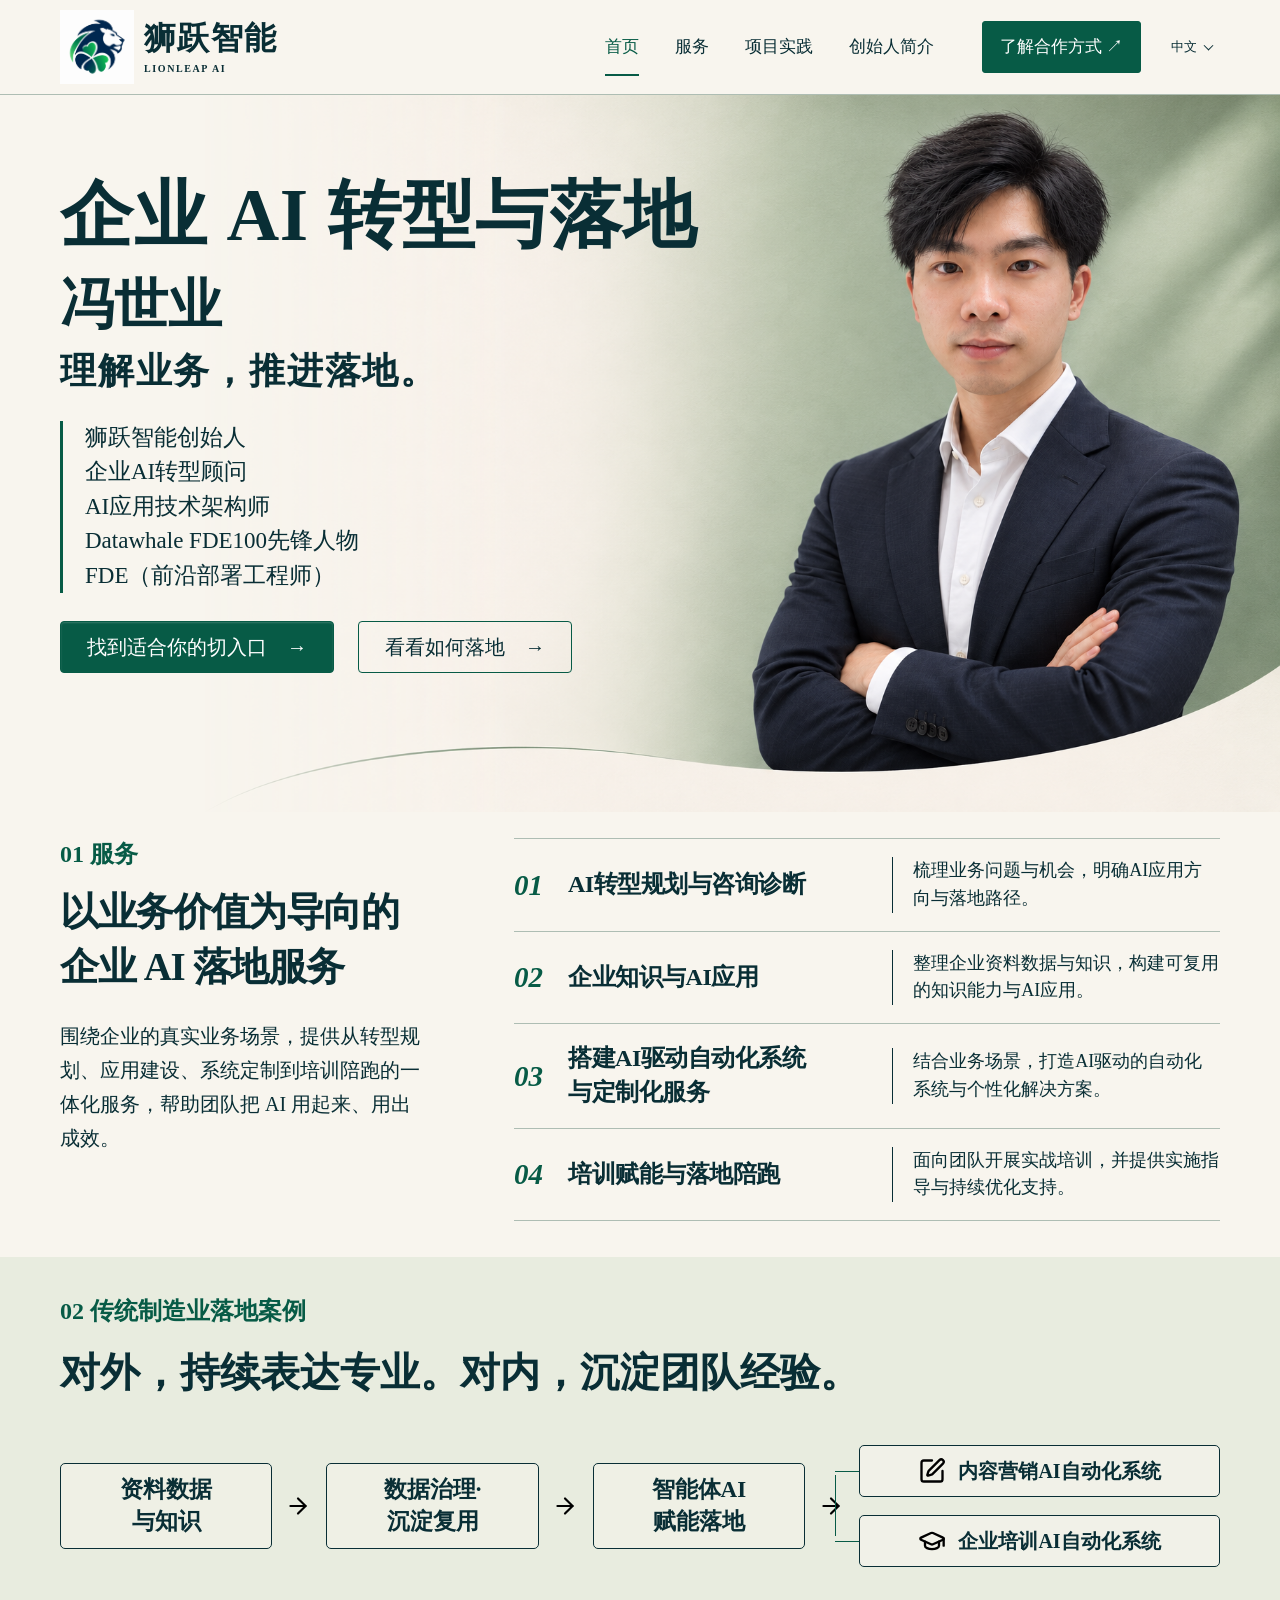
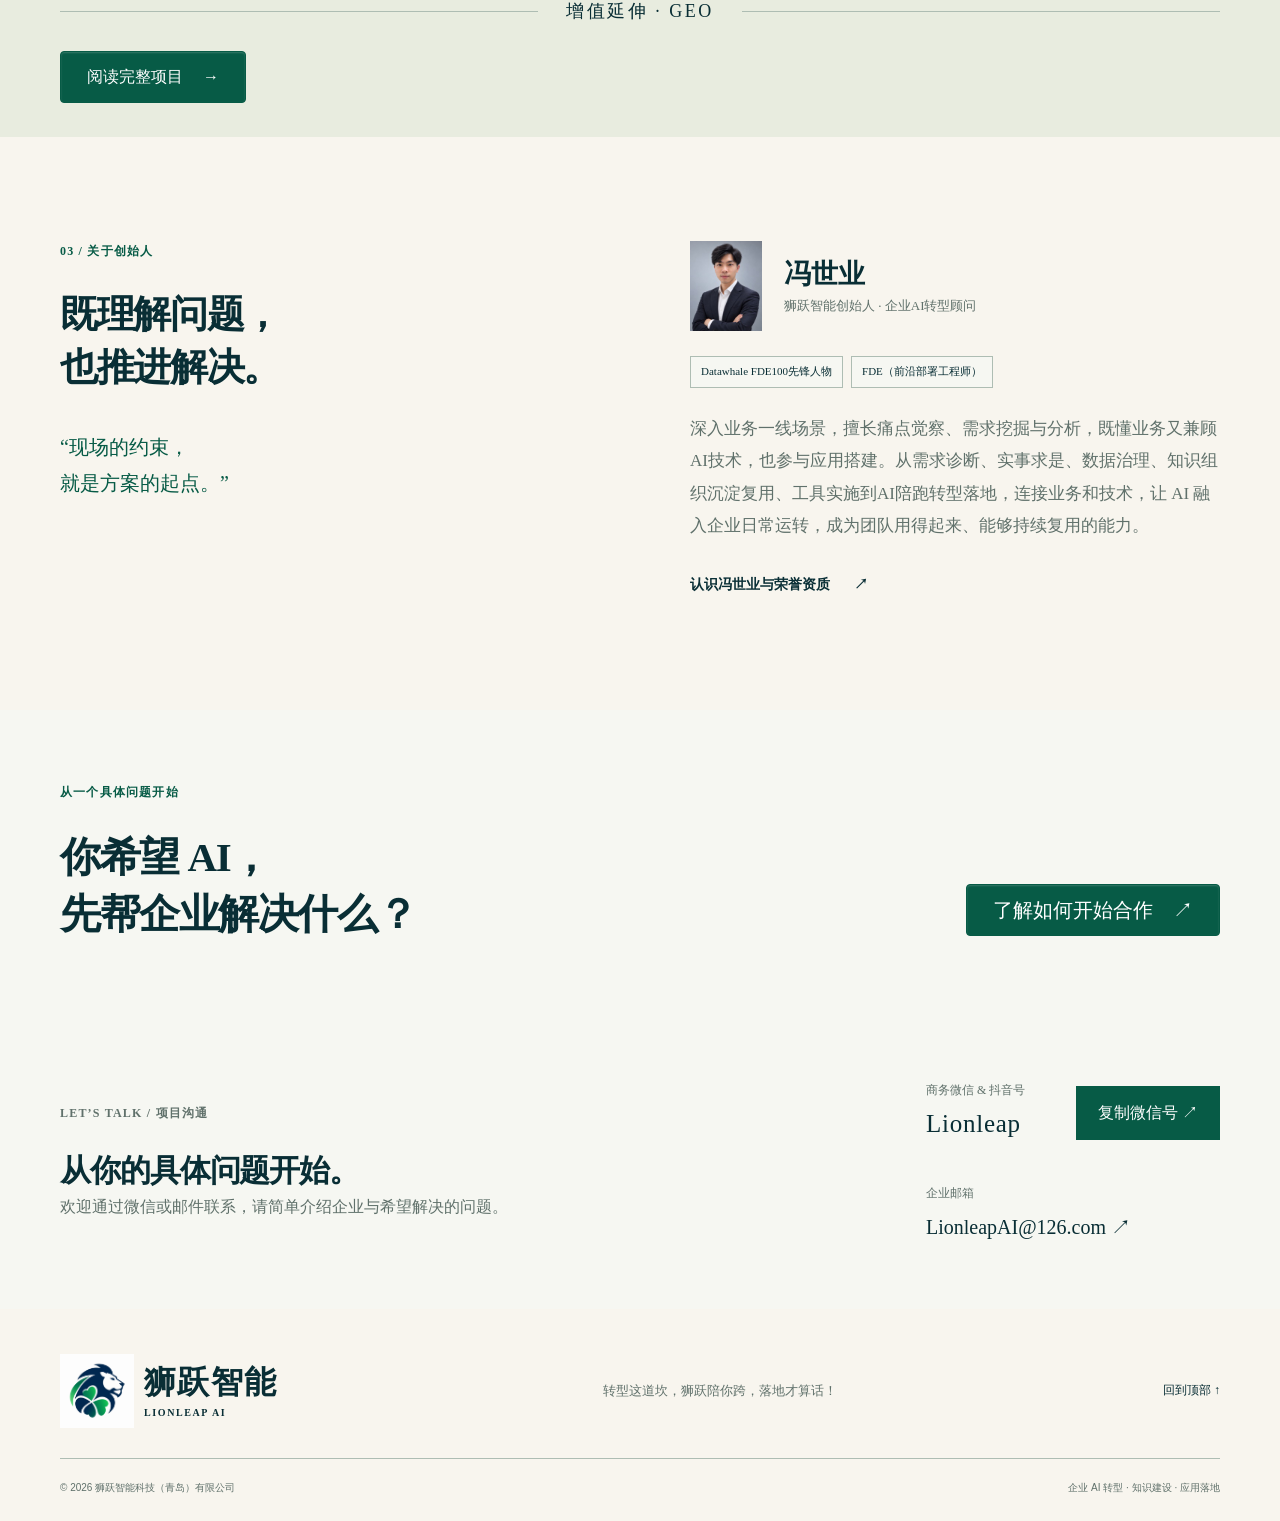
==== commit a2e16131: "Apply borderless language control across browsers" ====
--- a/index.html
+++ b/index.html
@@ -1,4 +1,4 @@
-<!doctype html><html lang="zh-CN"><head><meta charset="utf-8"><meta name="viewport" content="width=device-width, initial-scale=1"><meta name="description" content="狮跃智能从业务问题出发，提供企业 AI 诊断、知识建设、应用实施、GEO 与培训陪跑。创始人冯世业推进从需求到交付的全过程。"><meta name="theme-color" content="#f8f5ee"><title>让 AI 真正落地｜狮跃智能 Lionleap AI</title><link rel="icon" type="image/png" href="assets/brand-symbol.png"><link rel="stylesheet" href="styles.css?v=reference-7"><link rel="stylesheet" href="editorial-home.css?v=reference-7"><link rel="stylesheet" href="language.css?v=1"><script defer src="i18n.js?v=2"></script><script defer src="script.js?v=bilingual-1"></script></head><body id="top" class="editorial-home"><a class="skip-link" href="#main">跳转到正文</a><header class="site-header"><div class="container header-inner"><a class="brand" href="index.html" aria-label="狮跃智能首页"><img src="assets/brand-symbol.png" width="52" height="52" alt=""><span>狮跃智能<small>LIONLEAP AI</small></span></a><div class="header-controls"><label class="language-switch"><span class="language-label">Language / 语言</span><select id="site-language" aria-label="Language / 语言"><option value="zh-CN">中文</option><option value="en">EN</option></select></label><button class="menu-toggle" aria-label="打开导航" aria-expanded="false" aria-controls="main-nav"><span></span><span></span></button></div><nav id="main-nav" aria-label="主导航"><a href="index.html" aria-current="page">首页</a><a href="services.html">服务</a><a href="case.html">项目实践</a><a href="about.html">创始人简介</a><a class="nav-cta" href="services.html#process">了解合作方式 <span aria-hidden="true">↗</span></a></nav></div></header><main id="main">
+<!doctype html><html lang="zh-CN"><head><meta charset="utf-8"><meta name="viewport" content="width=device-width, initial-scale=1"><meta name="description" content="狮跃智能从业务问题出发，提供企业 AI 诊断、知识建设、应用实施、GEO 与培训陪跑。创始人冯世业推进从需求到交付的全过程。"><meta name="theme-color" content="#f8f5ee"><title>让 AI 真正落地｜狮跃智能 Lionleap AI</title><link rel="icon" type="image/png" href="assets/brand-symbol.png"><link rel="stylesheet" href="styles.css?v=reference-7"><link rel="stylesheet" href="editorial-home.css?v=reference-7"><link rel="stylesheet" href="language.css?v=2"><script defer src="i18n.js?v=2"></script><script defer src="script.js?v=bilingual-1"></script></head><body id="top" class="editorial-home"><a class="skip-link" href="#main">跳转到正文</a><header class="site-header"><div class="container header-inner"><a class="brand" href="index.html" aria-label="狮跃智能首页"><img src="assets/brand-symbol.png" width="52" height="52" alt=""><span>狮跃智能<small>LIONLEAP AI</small></span></a><div class="header-controls"><label class="language-switch"><span class="language-label">Language / 语言</span><select id="site-language" aria-label="Language / 语言"><option value="zh-CN">中文</option><option value="en">EN</option></select></label><button class="menu-toggle" aria-label="打开导航" aria-expanded="false" aria-controls="main-nav"><span></span><span></span></button></div><nav id="main-nav" aria-label="主导航"><a href="index.html" aria-current="page">首页</a><a href="services.html">服务</a><a href="case.html">项目实践</a><a href="about.html">创始人简介</a><a class="nav-cta" href="services.html#process">了解合作方式 <span aria-hidden="true">↗</span></a></nav></div></header><main id="main">
 <section class="editorial-hero" aria-labelledby="founder-name">
 <img class="editorial-hero-image" src="assets/hero-editorial.png" width="1536" height="1024" alt="冯世业，狮跃智能创始人" fetchpriority="high">
 <div class="container editorial-hero-inner"><div class="editorial-hero-copy">
--- a/language.css
+++ b/language.css
@@ -1,7 +1,9 @@
 .header-controls{display:flex;align-items:center;gap:10px;order:3;margin-left:20px}
 .site-header nav{order:2;margin-left:auto}
-.language-switch select{font:inherit;font-size:13px;color:var(--ink);background:transparent;border:1px solid var(--line);border-radius:4px;min-height:44px;padding:8px 10px;cursor:pointer}
-.language-switch select:focus-visible{outline:3px solid var(--green);outline-offset:3px}
+.language-switch{position:relative}
+.language-switch::after{content:"";position:absolute;top:50%;right:8px;width:6px;height:6px;border-right:1px solid currentColor;border-bottom:1px solid currentColor;transform:translateY(-70%) rotate(45deg);pointer-events:none}
+.language-switch select{-webkit-appearance:none;appearance:none;font:inherit;font-size:13px;color:var(--ink);background:transparent;border:0;min-height:44px;padding:8px 23px 8px 10px;cursor:pointer}
+.language-switch select:focus-visible{outline:none;text-decoration:underline;text-decoration-thickness:2px;text-underline-offset:4px}
 .language-switch .language-label{position:absolute;width:1px;height:1px;padding:0;margin:-1px;overflow:hidden;clip:rect(0,0,0,0);white-space:nowrap;border:0}
 html[lang="en"] body,html[lang="en"] .editorial-home main,html[lang="en"] .editorial-home .site-header nav{font-family:-apple-system,BlinkMacSystemFont,"Segoe UI",sans-serif}
 html[lang="en"] .editorial-home .brand>span{font-family:Georgia,serif;font-size:28px}
@@ -36,7 +38,7 @@
 @media(max-width:800px){
  .header-controls{order:2;margin-left:auto;gap:6px}
  .site-header nav{margin-left:0}
- .language-switch select{font-size:12px;padding:7px;min-height:40px;max-width:74px}
+ .language-switch select{font-size:12px;padding:7px 23px 7px 7px;min-height:40px;max-width:74px}
  .editorial-home .brand>span{font-size:20px}
  .editorial-home .brand img{width:42px;height:42px}
  html[lang="en"] .editorial-home .brand>span{font-size:21px}
